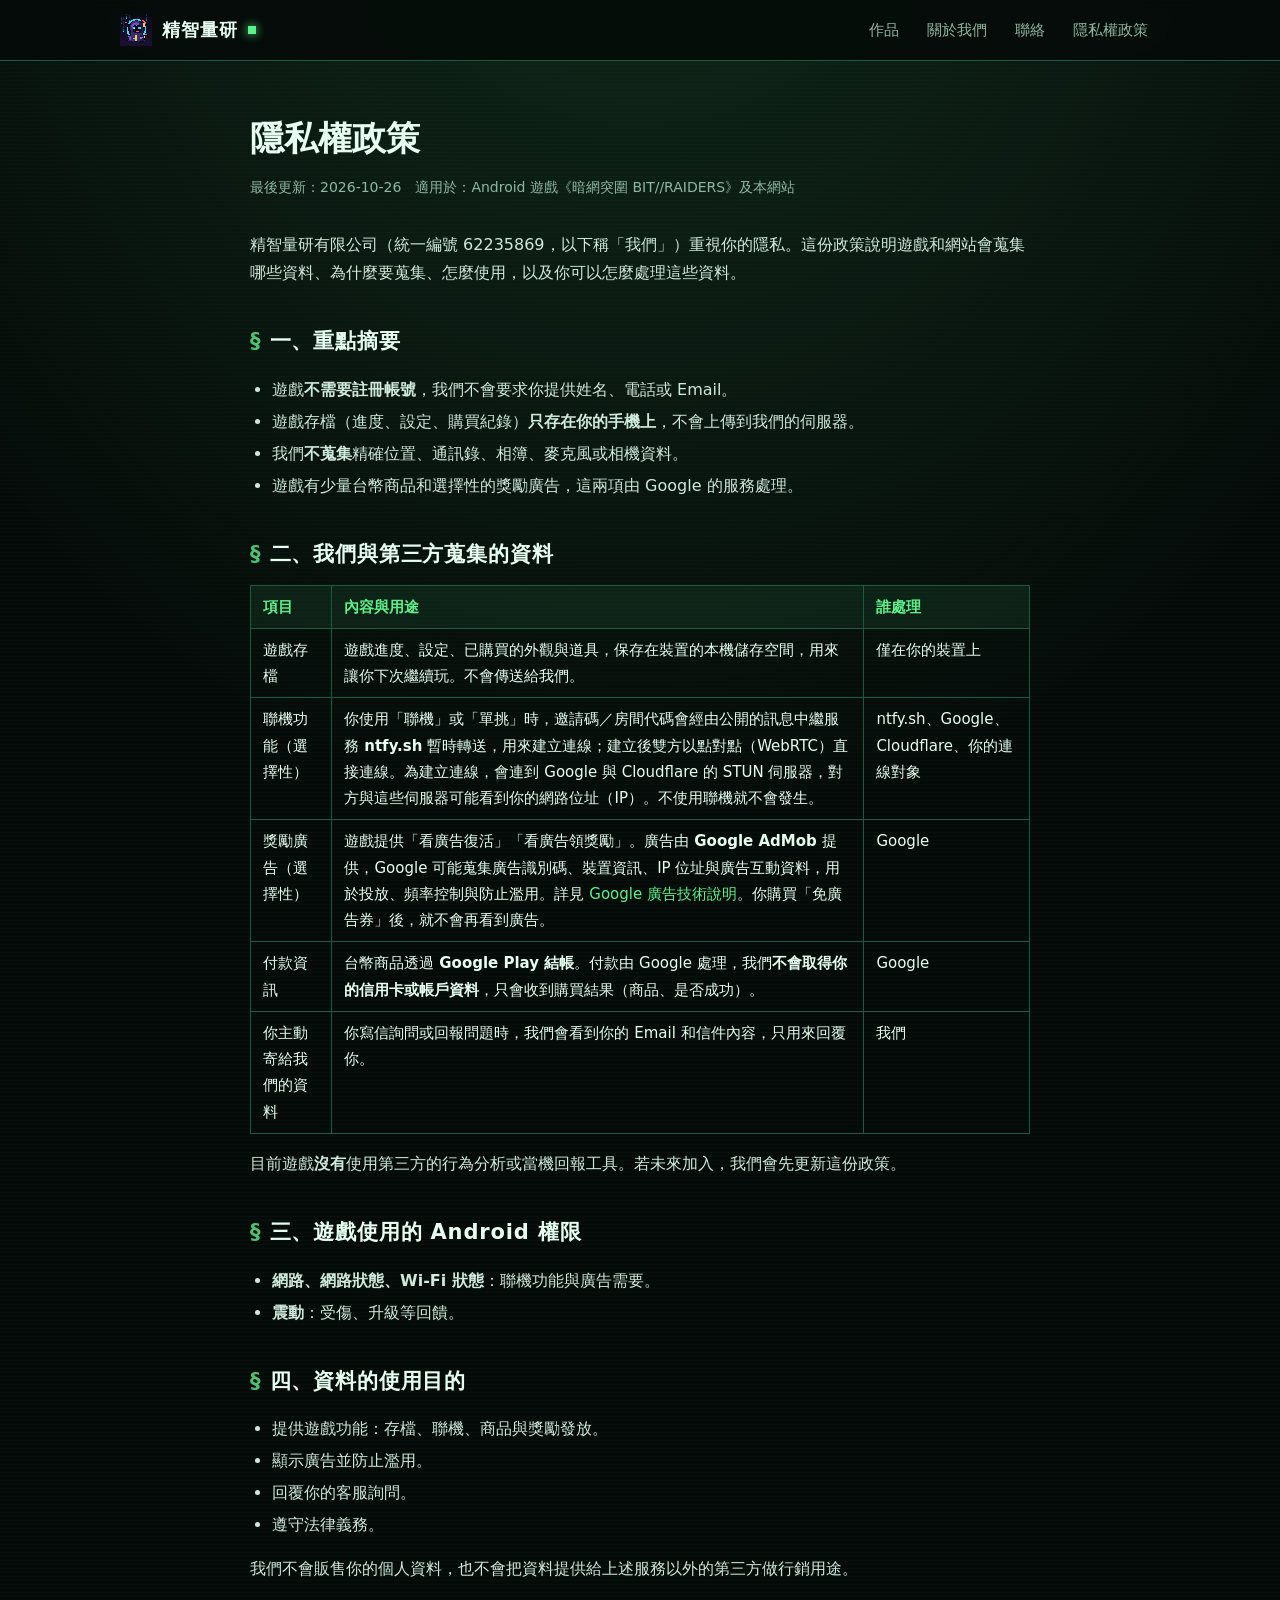
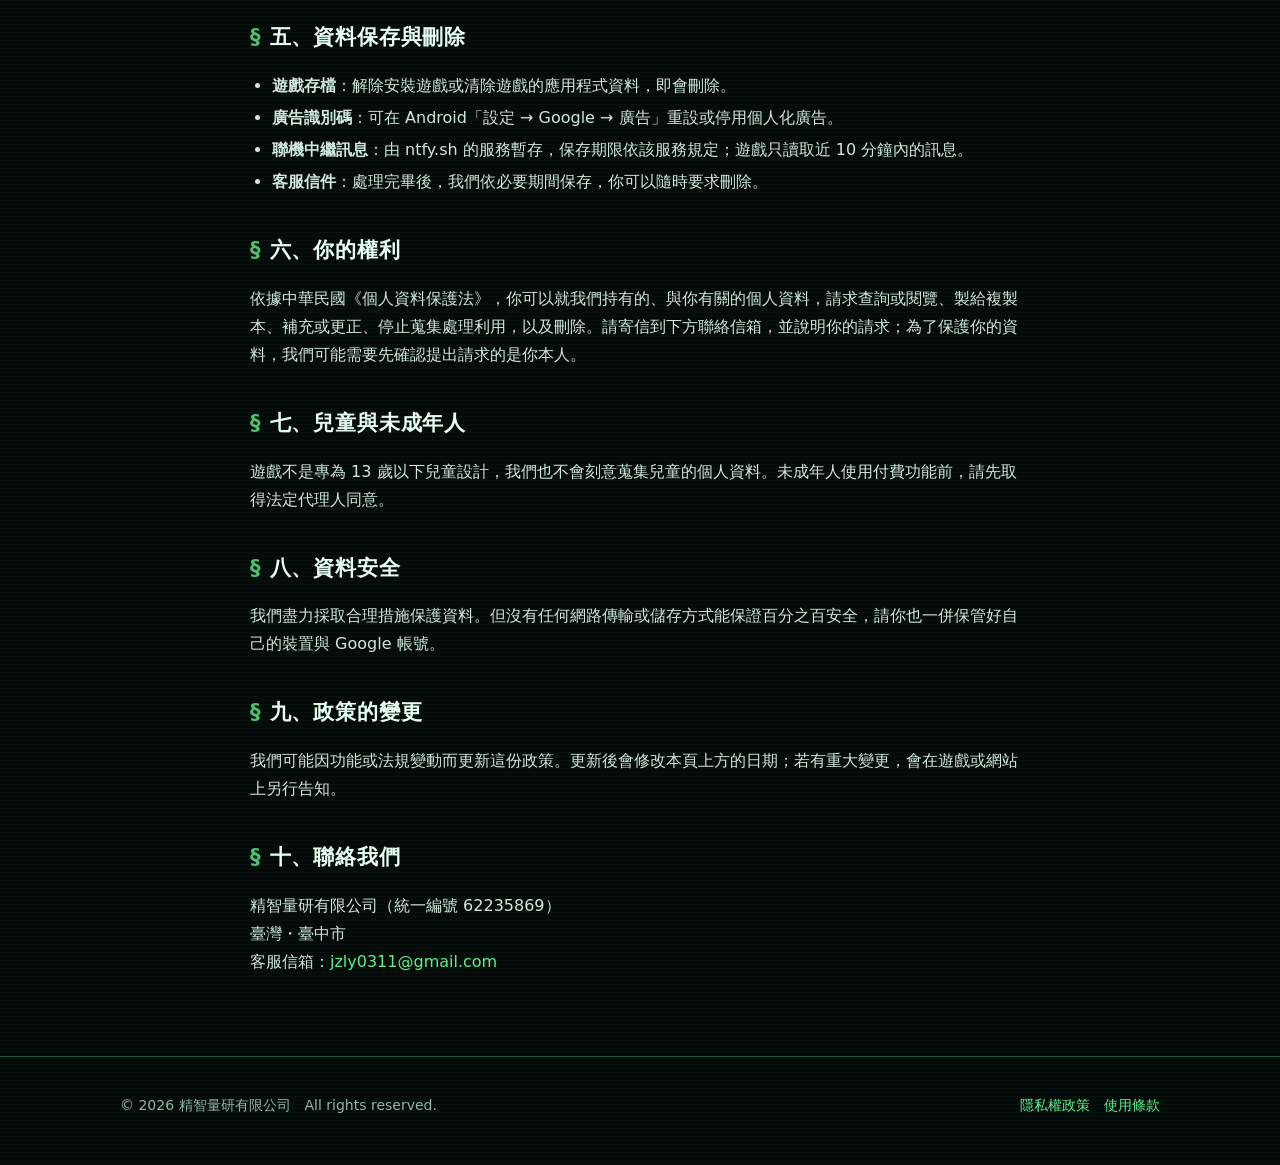
==== privacy.html @ 12653c2c "Publish company website Co-Authored-By: Claude Sonnet 5.5 <noreply@anthropic.com> Claude-Session: ht" ====
<!doctype html>
<html lang="zh-Hant">
<head>
<meta charset="utf-8">
<meta name="viewport" content="width=device-width,initial-scale=1">
<title>隱私權政策｜精智量研有限公司</title>
<meta name="description" content="《暗網突圍 BIT//RAIDERS》與精智量研有限公司網站的隱私權政策。">
<link rel="icon" href="img/icon.png">
<link rel="stylesheet" href="style.css">
<script src="config.js"></script>
</head>
<body>
<header class="top"><div class="wrap">
  <a class="brand" href="index.html"><img src="img/icon.png" alt=""><span>精智量研</span><i></i></a>
  <nav><a href="index.html#games">作品</a><a href="index.html#about">關於我們</a><a href="index.html#contact">聯絡</a><a href="privacy.html">隱私權政策</a></nav>
</div></header>
<main class="wrap doc">
<h1>隱私權政策</h1>
<p class="meta">最後更新：<span class="js-updated">2026-10-26</span>　適用於：Android 遊戲《暗網突圍 BIT//RAIDERS》及本網站</p>

<p>精智量研有限公司（統一編號 62235869，以下稱「我們」）重視你的隱私。這份政策說明遊戲和網站會蒐集哪些資料、為什麼要蒐集、怎麼使用，以及你可以怎麼處理這些資料。</p>

<h2>一、重點摘要</h2>
<ul>
  <li>遊戲<b>不需要註冊帳號</b>，我們不會要求你提供姓名、電話或 Email。</li>
  <li>遊戲存檔（進度、設定、購買紀錄）<b>只存在你的手機上</b>，不會上傳到我們的伺服器。</li>
  <li>我們<b>不蒐集</b>精確位置、通訊錄、相簿、麥克風或相機資料。</li>
  <li>遊戲有少量台幣商品和選擇性的獎勵廣告，這兩項由 Google 的服務處理。</li>
</ul>

<h2>二、我們與第三方蒐集的資料</h2>
<table>
<tr><th>項目</th><th>內容與用途</th><th>誰處理</th></tr>
<tr><td>遊戲存檔</td><td>遊戲進度、設定、已購買的外觀與道具，保存在裝置的本機儲存空間，用來讓你下次繼續玩。不會傳送給我們。</td><td>僅在你的裝置上</td></tr>
<tr><td>聯機功能（選擇性）</td><td>你使用「聯機」或「單挑」時，邀請碼／房間代碼會經由公開的訊息中繼服務 <b>ntfy.sh</b> 暫時轉送，用來建立連線；建立後雙方以點對點（WebRTC）直接連線。為建立連線，會連到 Google 與 Cloudflare 的 STUN 伺服器，對方與這些伺服器可能看到你的網路位址（IP）。不使用聯機就不會發生。</td><td>ntfy.sh、Google、Cloudflare、你的連線對象</td></tr>
<tr><td>獎勵廣告（選擇性）</td><td>遊戲提供「看廣告復活」「看廣告領獎勵」。廣告由 <b>Google AdMob</b> 提供，Google 可能蒐集廣告識別碼、裝置資訊、IP 位址與廣告互動資料，用於投放、頻率控制與防止濫用。詳見 <a href="https://policies.google.com/technologies/ads" rel="noopener">Google 廣告技術說明</a>。你購買「免廣告券」後，就不會再看到廣告。</td><td>Google</td></tr>
<tr><td>付款資訊</td><td>台幣商品透過 <b>Google Play 結帳</b>。付款由 Google 處理，我們<b>不會取得你的信用卡或帳戶資料</b>，只會收到購買結果（商品、是否成功）。</td><td>Google</td></tr>
<tr><td>你主動寄給我們的資料</td><td>你寫信詢問或回報問題時，我們會看到你的 Email 和信件內容，只用來回覆你。</td><td>我們</td></tr>
</table>
<p>目前遊戲<b>沒有</b>使用第三方的行為分析或當機回報工具。若未來加入，我們會先更新這份政策。</p>

<h2>三、遊戲使用的 Android 權限</h2>
<ul>
  <li><b>網路、網路狀態、Wi‑Fi 狀態</b>：聯機功能與廣告需要。</li>
  <li><b>震動</b>：受傷、升級等回饋。</li>
</ul>

<h2>四、資料的使用目的</h2>
<ul>
  <li>提供遊戲功能：存檔、聯機、商品與獎勵發放。</li>
  <li>顯示廣告並防止濫用。</li>
  <li>回覆你的客服詢問。</li>
  <li>遵守法律義務。</li>
</ul>
<p>我們不會販售你的個人資料，也不會把資料提供給上述服務以外的第三方做行銷用途。</p>

<h2>五、資料保存與刪除</h2>
<ul>
  <li><b>遊戲存檔</b>：解除安裝遊戲或清除遊戲的應用程式資料，即會刪除。</li>
  <li><b>廣告識別碼</b>：可在 Android「設定 → Google → 廣告」重設或停用個人化廣告。</li>
  <li><b>聯機中繼訊息</b>：由 ntfy.sh 的服務暫存，保存期限依該服務規定；遊戲只讀取近 10 分鐘內的訊息。</li>
  <li><b>客服信件</b>：處理完畢後，我們依必要期間保存，你可以隨時要求刪除。</li>
</ul>

<h2>六、你的權利</h2>
<p>依據中華民國《個人資料保護法》，你可以就我們持有的、與你有關的個人資料，請求查詢或閱覽、製給複製本、補充或更正、停止蒐集處理利用，以及刪除。請寄信到下方聯絡信箱，並說明你的請求；為了保護你的資料，我們可能需要先確認提出請求的是你本人。</p>

<h2>七、兒童與未成年人</h2>
<p>遊戲不是專為 13 歲以下兒童設計，我們也不會刻意蒐集兒童的個人資料。未成年人使用付費功能前，請先取得法定代理人同意。</p>

<h2>八、資料安全</h2>
<p>我們盡力採取合理措施保護資料。但沒有任何網路傳輸或儲存方式能保證百分之百安全，請你也一併保管好自己的裝置與 Google 帳號。</p>

<h2>九、政策的變更</h2>
<p>我們可能因功能或法規變動而更新這份政策。更新後會修改本頁上方的日期；若有重大變更，會在遊戲或網站上另行告知。</p>

<h2>十、聯絡我們</h2>
<p>精智量研有限公司（統一編號 62235869）<br>臺灣・臺中市<br>客服信箱：<span class="js-email">（客服信箱即將公布）</span></p>
</main>
<footer><div class="wrap">
  <span>© 2026 精智量研有限公司　All rights reserved.</span>
  <span><a href="privacy.html">隱私權政策</a>　<a href="terms.html">使用條款</a></span>
</div></footer>
</body>
</html>
---- style.css ----
:root{--bg:#050b09;--bg2:#0a1612;--line:#1d5a42;--g:#5cf28a;--gd:#ffc94a;--tx:#e6fff0;--dim:#8fb8a2;--r:10px}
*{box-sizing:border-box}
html{scroll-behavior:smooth}
body{margin:0;background:var(--bg);color:var(--tx);font:16px/1.75 "Noto Sans TC","PingFang TC","Microsoft JhengHei",system-ui,sans-serif;-webkit-font-smoothing:antialiased;background-image:radial-gradient(ellipse 70% 40% at 50% -10%,rgba(92,242,138,.14),transparent),repeating-linear-gradient(0deg,rgba(120,255,170,.025) 0 1px,transparent 1px 4px)}
a{color:var(--g);text-decoration:none}a:hover{text-decoration:underline}
.wrap{width:min(1040px,100% - 32px);margin:0 auto}
header.top{position:sticky;top:0;z-index:10;background:rgba(5,11,9,.88);backdrop-filter:blur(8px);border-bottom:1px solid var(--line)}
header.top .wrap{display:flex;align-items:center;gap:16px;min-height:60px}
.brand{display:flex;align-items:center;gap:10px;color:var(--tx);font-weight:700;font-size:18px;letter-spacing:.06em}.brand:hover{text-decoration:none}
.brand img{width:32px;height:32px;image-rendering:pixelated}
.brand i{width:8px;height:8px;background:var(--g);box-shadow:0 0 10px var(--g);display:inline-block;animation:bl 1.2s steps(1) infinite}
@keyframes bl{50%{opacity:.2}}
nav{margin-left:auto;display:flex;gap:4px;flex-wrap:wrap}nav a{padding:6px 12px;color:var(--dim);border-radius:6px;font-size:15px}nav a:hover{color:var(--tx);background:rgba(92,242,138,.1);text-decoration:none}
.hero{padding:72px 0 56px}.hero .tag{display:inline-block;font:13px/1 ui-monospace,Menlo,Consolas,monospace;color:var(--g);border:1px solid var(--line);padding:6px 10px;border-radius:4px;letter-spacing:.1em;margin-bottom:18px}
.hero h1{font-size:clamp(34px,6vw,60px);line-height:1.15;margin:0 0 16px;letter-spacing:.04em}.hero h1 em{font-style:normal;color:var(--g);text-shadow:0 0 24px rgba(92,242,138,.45)}
.hero p{max-width:620px;color:var(--dim);font-size:18px;margin:0 0 28px}
.btn{display:inline-flex;align-items:center;gap:8px;min-height:46px;padding:0 22px;border-radius:6px;border:1px solid var(--line);color:var(--tx);background:rgba(92,242,138,.08);font-weight:600}.btn:hover{text-decoration:none;background:rgba(92,242,138,.16)}
.btn.go{background:linear-gradient(180deg,#ffd76a,#e0a526);color:#2a1600;border-color:#ffe9a6}
section{padding:48px 0;border-top:1px solid rgba(29,90,66,.5)}
h2{font-size:26px;margin:0 0 8px;letter-spacing:.04em}h2::before{content:"> ";color:var(--g);opacity:.8}
.sub{color:var(--dim);margin:0 0 28px;max-width:640px}
.grid{display:grid;gap:16px;grid-template-columns:repeat(auto-fit,minmax(240px,1fr))}
.card{background:linear-gradient(180deg,rgba(10,28,22,.9),rgba(6,12,14,.95));border:1px solid var(--line);border-radius:var(--r);padding:20px;position:relative}
.card h3{margin:0 0 6px;font-size:18px}.card p{margin:0;color:var(--dim);font-size:15px}
.game{display:grid;gap:28px;grid-template-columns:1fr;align-items:start}
@media(min-width:820px){.game{grid-template-columns:1.1fr 1fr}}
.shots{display:grid;gap:12px}.shots img{width:100%;height:auto;border-radius:8px;border:1px solid var(--line);display:block}
.shots .two{display:grid;grid-template-columns:1fr 1fr;gap:12px}
.chips{display:flex;flex-wrap:wrap;gap:8px;margin:14px 0 20px}.chips span{font-size:13px;border:1px solid var(--line);border-radius:999px;padding:3px 12px;color:var(--dim)}
dl{display:grid;grid-template-columns:max-content 1fr;gap:8px 18px;margin:0}dt{color:var(--dim)}dd{margin:0}
footer{padding:36px 0 48px;border-top:1px solid var(--line);color:var(--dim);font-size:14px}
footer .wrap{display:flex;flex-wrap:wrap;gap:12px 28px;justify-content:space-between}
/* 文件頁（隱私權政策／使用條款） */
.doc{padding:48px 0 64px;max-width:780px}.doc h1{font-size:34px;margin:0 0 6px}.doc .meta{color:var(--dim);margin:0 0 32px;font-size:14px}
.doc h2{font-size:21px;margin:36px 0 8px}.doc h2::before{content:"§ "}.doc p,.doc li{color:#cfe9da}.doc ul{padding-left:22px}.doc li{margin:4px 0}
.doc table{width:100%;border-collapse:collapse;font-size:15px;margin:12px 0}.doc th,.doc td{border:1px solid var(--line);padding:8px 12px;text-align:left;vertical-align:top}.doc th{background:rgba(92,242,138,.08);color:var(--g);font-weight:600}
.note{border-left:3px solid var(--gd);background:rgba(255,201,74,.07);padding:10px 14px;margin:16px 0;color:#ffe9b0}
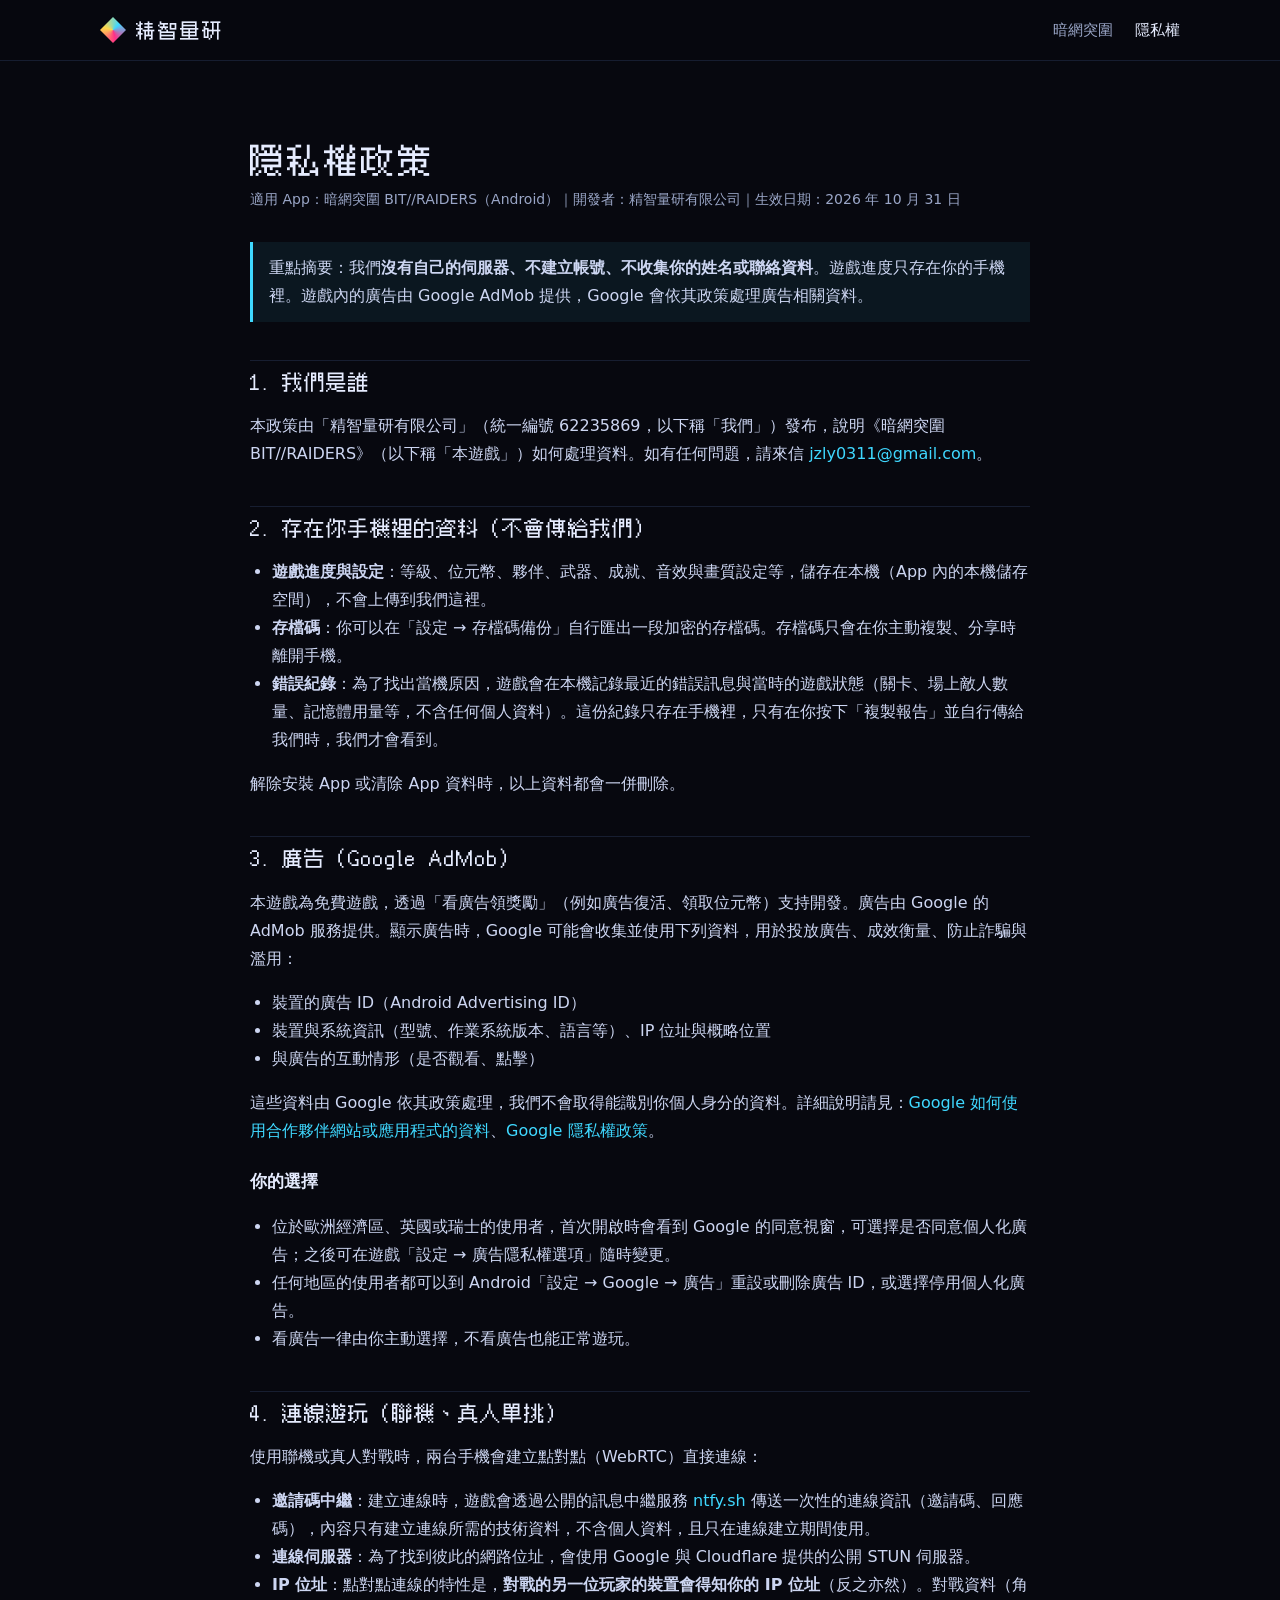
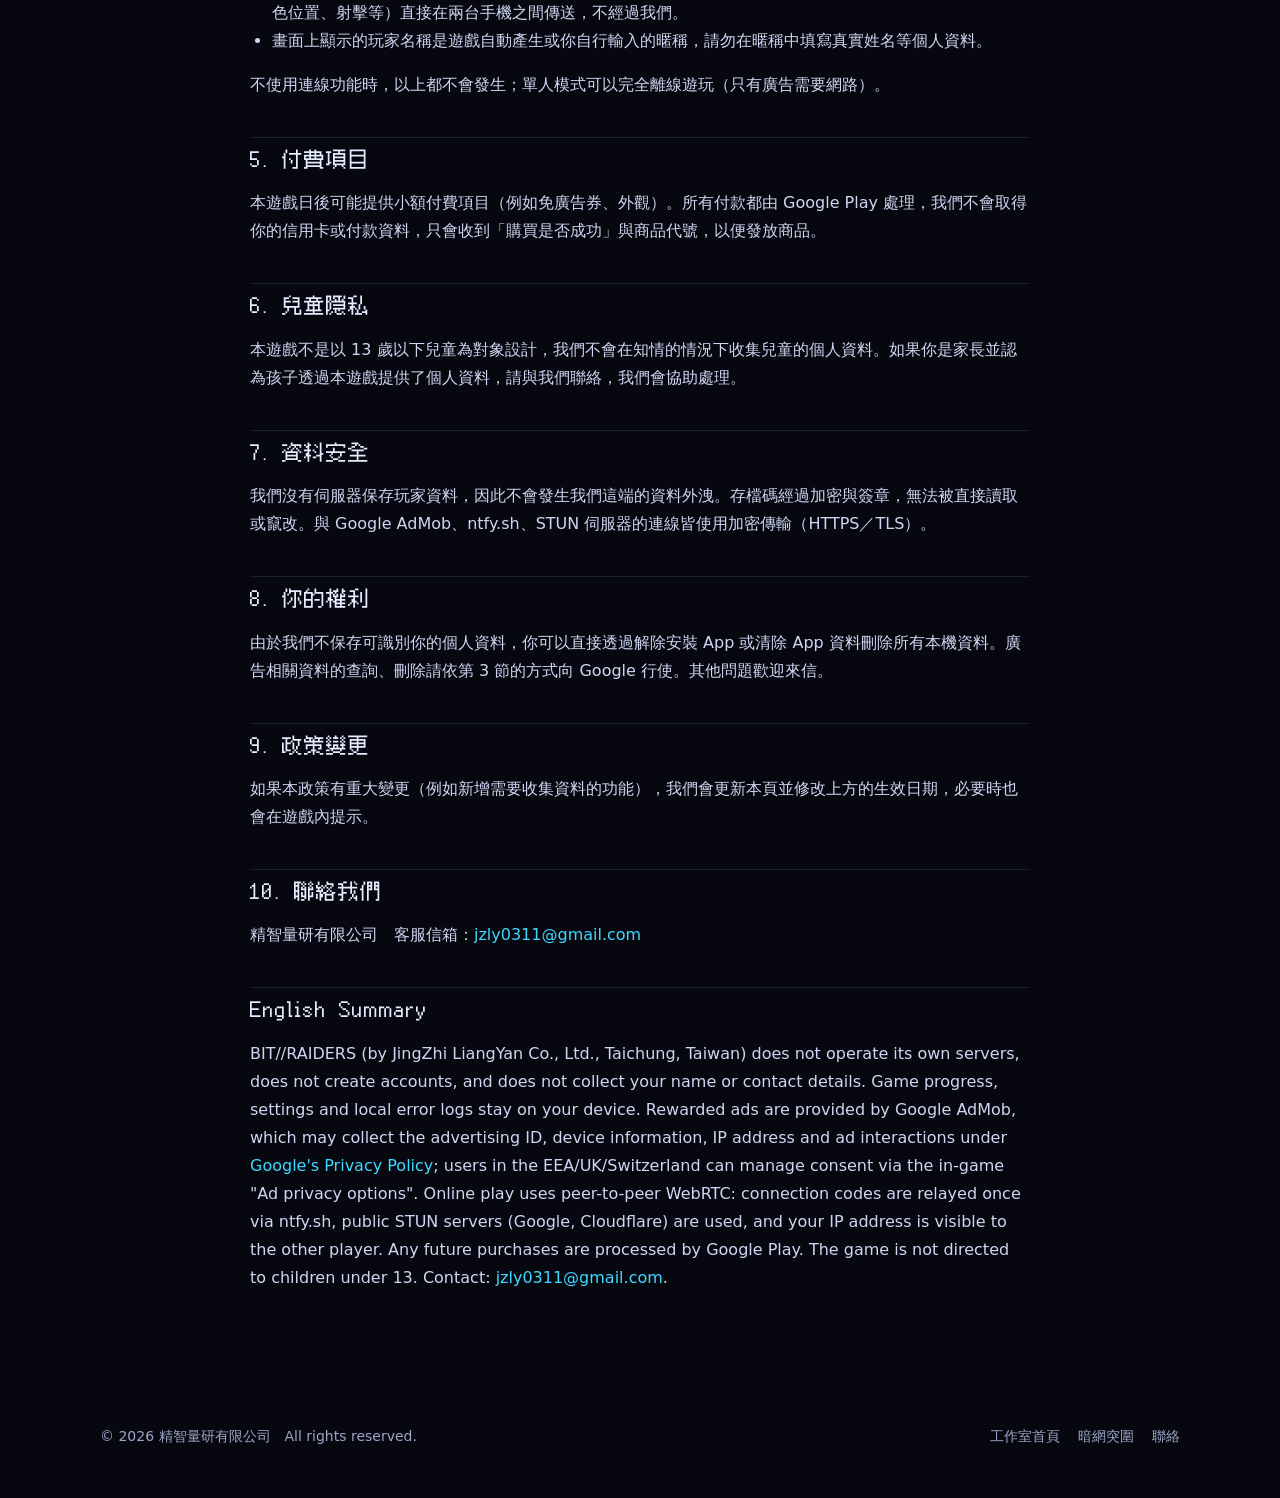
==== commit 24fac24a: "網站改版：新版首頁、暗網突圍介紹頁（宣傳片、截圖）、隱私權政策（含 AdMob、連線功能）、使用條款改用新版型、app-ads.txt Co-Authored-By: Claude Opus 5.5 " ====
--- a/privacy.html
+++ b/privacy.html
@@ -1,85 +1,86 @@
 <!doctype html>
-<html lang="zh-Hant">
+<html lang="zh-Hant-TW">
 <head>
 <meta charset="utf-8">
-<meta name="viewport" content="width=device-width,initial-scale=1">
-<title>隱私權政策｜精智量研有限公司</title>
-<meta name="description" content="《暗網突圍 BIT//RAIDERS》與精智量研有限公司網站的隱私權政策。">
-<link rel="icon" href="img/icon.png">
-<link rel="stylesheet" href="style.css">
-<script src="config.js"></script>
+<meta name="viewport" content="width=device-width, initial-scale=1">
+<title>隱私權政策｜暗網突圍｜精智量研有限公司</title>
+<meta name="description" content="《暗網突圍 BIT//RAIDERS》隱私權政策：說明遊戲收集與不收集哪些資料、廣告（Google AdMob）與連線功能如何處理資料。">
+<link rel="icon" href="assets/icon.png">
+<link rel="stylesheet" href="assets/site.css">
 </head>
 <body>
-<header class="top"><div class="wrap">
-  <a class="brand" href="index.html"><img src="img/icon.png" alt=""><span>精智量研</span><i></i></a>
-  <nav><a href="index.html#games">作品</a><a href="index.html#about">關於我們</a><a href="index.html#contact">聯絡</a><a href="privacy.html">隱私權政策</a></nav>
+<header class="nav"><div class="wrap">
+  <a class="brand" href="./"><i></i>精智量研</a>
+  <ul><li><a href="bit-raiders.html">暗網突圍</a></li><li><a class="on" href="privacy.html">隱私權</a></li></ul>
 </div></header>
-<main class="wrap doc">
-<h1>隱私權政策</h1>
-<p class="meta">最後更新：<span class="js-updated">2026-10-26</span>　適用於：Android 遊戲《暗網突圍 BIT//RAIDERS》及本網站</p>
 
-<p>精智量研有限公司（統一編號 62235869，以下稱「我們」）重視你的隱私。這份政策說明遊戲和網站會蒐集哪些資料、為什麼要蒐集、怎麼使用，以及你可以怎麼處理這些資料。</p>
+<section style="border:0"><div class="wrap doc">
+  <h1>隱私權政策</h1>
+  <div class="meta">適用 App：暗網突圍 BIT//RAIDERS（Android）｜開發者：精智量研有限公司｜生效日期：2026 年 10 月 31 日</div>
 
-<h2>一、重點摘要</h2>
-<ul>
-  <li>遊戲<b>不需要註冊帳號</b>，我們不會要求你提供姓名、電話或 Email。</li>
-  <li>遊戲存檔（進度、設定、購買紀錄）<b>只存在你的手機上</b>，不會上傳到我們的伺服器。</li>
-  <li>我們<b>不蒐集</b>精確位置、通訊錄、相簿、麥克風或相機資料。</li>
-  <li>遊戲有少量台幣商品和選擇性的獎勵廣告，這兩項由 Google 的服務處理。</li>
-</ul>
+  <div class="note">重點摘要：我們<b>沒有自己的伺服器、不建立帳號、不收集你的姓名或聯絡資料</b>。遊戲進度只存在你的手機裡。遊戲內的廣告由 Google AdMob 提供，Google 會依其政策處理廣告相關資料。</div>
 
-<h2>二、我們與第三方蒐集的資料</h2>
-<table>
-<tr><th>項目</th><th>內容與用途</th><th>誰處理</th></tr>
-<tr><td>遊戲存檔</td><td>遊戲進度、設定、已購買的外觀與道具，保存在裝置的本機儲存空間，用來讓你下次繼續玩。不會傳送給我們。</td><td>僅在你的裝置上</td></tr>
-<tr><td>聯機功能（選擇性）</td><td>你使用「聯機」或「單挑」時，邀請碼／房間代碼會經由公開的訊息中繼服務 <b>ntfy.sh</b> 暫時轉送，用來建立連線；建立後雙方以點對點（WebRTC）直接連線。為建立連線，會連到 Google 與 Cloudflare 的 STUN 伺服器，對方與這些伺服器可能看到你的網路位址（IP）。不使用聯機就不會發生。</td><td>ntfy.sh、Google、Cloudflare、你的連線對象</td></tr>
-<tr><td>獎勵廣告（選擇性）</td><td>遊戲提供「看廣告復活」「看廣告領獎勵」。廣告由 <b>Google AdMob</b> 提供，Google 可能蒐集廣告識別碼、裝置資訊、IP 位址與廣告互動資料，用於投放、頻率控制與防止濫用。詳見 <a href="https://policies.google.com/technologies/ads" rel="noopener">Google 廣告技術說明</a>。你購買「免廣告券」後，就不會再看到廣告。</td><td>Google</td></tr>
-<tr><td>付款資訊</td><td>台幣商品透過 <b>Google Play 結帳</b>。付款由 Google 處理，我們<b>不會取得你的信用卡或帳戶資料</b>，只會收到購買結果（商品、是否成功）。</td><td>Google</td></tr>
-<tr><td>你主動寄給我們的資料</td><td>你寫信詢問或回報問題時，我們會看到你的 Email 和信件內容，只用來回覆你。</td><td>我們</td></tr>
-</table>
-<p>目前遊戲<b>沒有</b>使用第三方的行為分析或當機回報工具。若未來加入，我們會先更新這份政策。</p>
+  <h2>1. 我們是誰</h2>
+  <p>本政策由「精智量研有限公司」（統一編號 62235869，以下稱「我們」）發布，說明《暗網突圍 BIT//RAIDERS》（以下稱「本遊戲」）如何處理資料。如有任何問題，請來信 <a href="mailto:jzly0311@gmail.com">jzly0311@gmail.com</a>。</p>
 
-<h2>三、遊戲使用的 Android 權限</h2>
-<ul>
-  <li><b>網路、網路狀態、Wi‑Fi 狀態</b>：聯機功能與廣告需要。</li>
-  <li><b>震動</b>：受傷、升級等回饋。</li>
-</ul>
+  <h2>2. 存在你手機裡的資料（不會傳給我們）</h2>
+  <ul>
+    <li><b>遊戲進度與設定</b>：等級、位元幣、夥伴、武器、成就、音效與畫質設定等，儲存在本機（App 內的本機儲存空間），不會上傳到我們這裡。</li>
+    <li><b>存檔碼</b>：你可以在「設定 → 存檔碼備份」自行匯出一段加密的存檔碼。存檔碼只會在你主動複製、分享時離開手機。</li>
+    <li><b>錯誤紀錄</b>：為了找出當機原因，遊戲會在本機記錄最近的錯誤訊息與當時的遊戲狀態（關卡、場上敵人數量、記憶體用量等，不含任何個人資料）。這份紀錄只存在手機裡，只有在你按下「複製報告」並自行傳給我們時，我們才會看到。</li>
+  </ul>
+  <p>解除安裝 App 或清除 App 資料時，以上資料都會一併刪除。</p>
 
-<h2>四、資料的使用目的</h2>
-<ul>
-  <li>提供遊戲功能：存檔、聯機、商品與獎勵發放。</li>
-  <li>顯示廣告並防止濫用。</li>
-  <li>回覆你的客服詢問。</li>
-  <li>遵守法律義務。</li>
-</ul>
-<p>我們不會販售你的個人資料，也不會把資料提供給上述服務以外的第三方做行銷用途。</p>
+  <h2>3. 廣告（Google AdMob）</h2>
+  <p>本遊戲為免費遊戲，透過「看廣告領獎勵」（例如廣告復活、領取位元幣）支持開發。廣告由 Google 的 AdMob 服務提供。顯示廣告時，Google 可能會收集並使用下列資料，用於投放廣告、成效衡量、防止詐騙與濫用：</p>
+  <ul>
+    <li>裝置的廣告 ID（Android Advertising ID）</li>
+    <li>裝置與系統資訊（型號、作業系統版本、語言等）、IP 位址與概略位置</li>
+    <li>與廣告的互動情形（是否觀看、點擊）</li>
+  </ul>
+  <p>這些資料由 Google 依其政策處理，我們不會取得能識別你個人身分的資料。詳細說明請見：<a href="https://policies.google.com/technologies/partner-sites" rel="noopener">Google 如何使用合作夥伴網站或應用程式的資料</a>、<a href="https://policies.google.com/privacy" rel="noopener">Google 隱私權政策</a>。</p>
+  <h3>你的選擇</h3>
+  <ul>
+    <li>位於歐洲經濟區、英國或瑞士的使用者，首次開啟時會看到 Google 的同意視窗，可選擇是否同意個人化廣告；之後可在遊戲「設定 → 廣告隱私權選項」隨時變更。</li>
+    <li>任何地區的使用者都可以到 Android「設定 → Google → 廣告」重設或刪除廣告 ID，或選擇停用個人化廣告。</li>
+    <li>看廣告一律由你主動選擇，不看廣告也能正常遊玩。</li>
+  </ul>
 
-<h2>五、資料保存與刪除</h2>
-<ul>
-  <li><b>遊戲存檔</b>：解除安裝遊戲或清除遊戲的應用程式資料，即會刪除。</li>
-  <li><b>廣告識別碼</b>：可在 Android「設定 → Google → 廣告」重設或停用個人化廣告。</li>
-  <li><b>聯機中繼訊息</b>：由 ntfy.sh 的服務暫存，保存期限依該服務規定；遊戲只讀取近 10 分鐘內的訊息。</li>
-  <li><b>客服信件</b>：處理完畢後，我們依必要期間保存，你可以隨時要求刪除。</li>
-</ul>
+  <h2>4. 連線遊玩（聯機、真人單挑）</h2>
+  <p>使用聯機或真人對戰時，兩台手機會建立點對點（WebRTC）直接連線：</p>
+  <ul>
+    <li><b>邀請碼中繼</b>：建立連線時，遊戲會透過公開的訊息中繼服務 <a href="https://ntfy.sh/" rel="noopener">ntfy.sh</a> 傳送一次性的連線資訊（邀請碼、回應碼），內容只有建立連線所需的技術資料，不含個人資料，且只在連線建立期間使用。</li>
+    <li><b>連線伺服器</b>：為了找到彼此的網路位址，會使用 Google 與 Cloudflare 提供的公開 STUN 伺服器。</li>
+    <li><b>IP 位址</b>：點對點連線的特性是，<b>對戰的另一位玩家的裝置會得知你的 IP 位址</b>（反之亦然）。對戰資料（角色位置、射擊等）直接在兩台手機之間傳送，不經過我們。</li>
+    <li>畫面上顯示的玩家名稱是遊戲自動產生或你自行輸入的暱稱，請勿在暱稱中填寫真實姓名等個人資料。</li>
+  </ul>
+  <p>不使用連線功能時，以上都不會發生；單人模式可以完全離線遊玩（只有廣告需要網路）。</p>
 
-<h2>六、你的權利</h2>
-<p>依據中華民國《個人資料保護法》，你可以就我們持有的、與你有關的個人資料，請求查詢或閱覽、製給複製本、補充或更正、停止蒐集處理利用，以及刪除。請寄信到下方聯絡信箱，並說明你的請求；為了保護你的資料，我們可能需要先確認提出請求的是你本人。</p>
+  <h2>5. 付費項目</h2>
+  <p>本遊戲日後可能提供小額付費項目（例如免廣告券、外觀）。所有付款都由 Google Play 處理，我們不會取得你的信用卡或付款資料，只會收到「購買是否成功」與商品代號，以便發放商品。</p>
 
-<h2>七、兒童與未成年人</h2>
-<p>遊戲不是專為 13 歲以下兒童設計，我們也不會刻意蒐集兒童的個人資料。未成年人使用付費功能前，請先取得法定代理人同意。</p>
+  <h2>6. 兒童隱私</h2>
+  <p>本遊戲不是以 13 歲以下兒童為對象設計，我們不會在知情的情況下收集兒童的個人資料。如果你是家長並認為孩子透過本遊戲提供了個人資料，請與我們聯絡，我們會協助處理。</p>
 
-<h2>八、資料安全</h2>
-<p>我們盡力採取合理措施保護資料。但沒有任何網路傳輸或儲存方式能保證百分之百安全，請你也一併保管好自己的裝置與 Google 帳號。</p>
+  <h2>7. 資料安全</h2>
+  <p>我們沒有伺服器保存玩家資料，因此不會發生我們這端的資料外洩。存檔碼經過加密與簽章，無法被直接讀取或竄改。與 Google AdMob、ntfy.sh、STUN 伺服器的連線皆使用加密傳輸（HTTPS／TLS）。</p>
 
-<h2>九、政策的變更</h2>
-<p>我們可能因功能或法規變動而更新這份政策。更新後會修改本頁上方的日期；若有重大變更，會在遊戲或網站上另行告知。</p>
+  <h2>8. 你的權利</h2>
+  <p>由於我們不保存可識別你的個人資料，你可以直接透過解除安裝 App 或清除 App 資料刪除所有本機資料。廣告相關資料的查詢、刪除請依第 3 節的方式向 Google 行使。其他問題歡迎來信。</p>
 
-<h2>十、聯絡我們</h2>
-<p>精智量研有限公司（統一編號 62235869）<br>臺灣・臺中市<br>客服信箱：<span class="js-email">（客服信箱即將公布）</span></p>
-</main>
+  <h2>9. 政策變更</h2>
+  <p>如果本政策有重大變更（例如新增需要收集資料的功能），我們會更新本頁並修改上方的生效日期，必要時也會在遊戲內提示。</p>
+
+  <h2>10. 聯絡我們</h2>
+  <p>精智量研有限公司　客服信箱：<a href="mailto:jzly0311@gmail.com">jzly0311@gmail.com</a></p>
+
+  <h2>English Summary</h2>
+  <p>BIT//RAIDERS (by JingZhi LiangYan Co., Ltd., Taichung, Taiwan) does not operate its own servers, does not create accounts, and does not collect your name or contact details. Game progress, settings and local error logs stay on your device. Rewarded ads are provided by Google AdMob, which may collect the advertising ID, device information, IP address and ad interactions under <a href="https://policies.google.com/privacy" rel="noopener">Google's Privacy Policy</a>; users in the EEA/UK/Switzerland can manage consent via the in-game "Ad privacy options". Online play uses peer-to-peer WebRTC: connection codes are relayed once via ntfy.sh, public STUN servers (Google, Cloudflare) are used, and your IP address is visible to the other player. Any future purchases are processed by Google Play. The game is not directed to children under 13. Contact: <a href="mailto:jzly0311@gmail.com">jzly0311@gmail.com</a>.</p>
+</div></section>
+
 <footer><div class="wrap">
-  <span>© 2026 精智量研有限公司　All rights reserved.</span>
-  <span><a href="privacy.html">隱私權政策</a>　<a href="terms.html">使用條款</a></span>
+  <div>© 2026 精智量研有限公司　All rights reserved.</div>
+  <nav><a href="./">工作室首頁</a><a href="bit-raiders.html">暗網突圍</a><a href="mailto:jzly0311@gmail.com">聯絡</a></nav>
 </div></footer>
 </body>
 </html>
--- a/assets/site.css
+++ b/assets/site.css
@@ -0,0 +1,107 @@
+/* 精智量研 官方網站：共用樣式（深色霓虹，與遊戲美術一致；手機優先） */
+@font-face { font-family: "FusionPixel"; src: url("fusion-pixel-12px-tc.woff2") format("woff2"); font-display: swap; }
+:root {
+  --bg: #07080f; --bg2: #0d1020; --panel: #111528; --line: rgba(120, 160, 255, .14);
+  --text: #e6ecff; --dim: #9aa6c7; --cy: #3fd8ff; --mg: #ff2e88; --gold: #ffd84a; --gr: #38ff9c;
+  --pixel: "FusionPixel", "Noto Sans TC", system-ui, sans-serif;
+  --sans: "Noto Sans TC", "PingFang TC", "Microsoft JhengHei", system-ui, -apple-system, sans-serif;
+  --wrap: 1120px;
+}
+* { box-sizing: border-box; }
+html { scroll-behavior: smooth; }
+body { margin: 0; background: var(--bg); color: var(--text); font: 16px/1.75 var(--sans); -webkit-font-smoothing: antialiased; }
+a { color: var(--cy); text-decoration: none; } a:hover { text-decoration: underline; }
+img, video { max-width: 100%; display: block; }
+.wrap { max-width: var(--wrap); margin: 0 auto; padding: 0 20px; }
+
+/* 頂欄 */
+.nav { position: sticky; top: 0; z-index: 50; background: rgba(7, 8, 15, .82); backdrop-filter: blur(10px); border-bottom: 1px solid var(--line); }
+.nav .wrap { display: flex; align-items: center; justify-content: space-between; height: 60px; gap: 16px; }
+.brand { display: flex; align-items: center; gap: 10px; color: var(--text); font: 20px/1 var(--pixel); letter-spacing: 2px; }
+.brand:hover { text-decoration: none; }
+.brand i { width: 26px; height: 26px; background: conic-gradient(from 45deg, var(--cy), var(--mg), var(--gold), var(--cy)); clip-path: polygon(50% 0, 100% 50%, 50% 100%, 0 50%); box-shadow: 0 0 18px rgba(63, 216, 255, .5); }
+.nav ul { display: flex; gap: 22px; list-style: none; margin: 0; padding: 0; font-size: 15px; }
+.nav ul a { color: var(--dim); } .nav ul a:hover, .nav ul a.on { color: var(--text); text-decoration: none; }
+
+/* 首屏 */
+.hero { position: relative; overflow: hidden; padding: 110px 0 96px; border-bottom: 1px solid var(--line); }
+.hero::before { content: ""; position: absolute; inset: -40%; background: radial-gradient(ellipse at 30% 30%, rgba(63, 216, 255, .18), transparent 45%), radial-gradient(ellipse at 75% 60%, rgba(255, 46, 136, .16), transparent 45%); pointer-events: none; }
+.hero::after { content: ""; position: absolute; inset: 0; background: linear-gradient(rgba(63, 216, 255, .05) 1px, transparent 1px) 0 0/32px 32px, linear-gradient(90deg, rgba(63, 216, 255, .05) 1px, transparent 1px) 0 0/32px 32px; mask-image: linear-gradient(transparent, #000 30%, #000 70%, transparent); pointer-events: none; }
+.hero .wrap { position: relative; z-index: 1; }
+.kicker { display: inline-block; font: 13px/1 var(--pixel); letter-spacing: 4px; color: #05040b; background: var(--cy); padding: 5px 10px 4px; }
+.hero h1 { margin: 18px 0 10px; font: clamp(44px, 9vw, 92px)/1.05 var(--pixel); letter-spacing: 6px; text-shadow: -3px 0 0 var(--mg), 3px 0 0 var(--cy), 0 0 34px rgba(63, 216, 255, .35); }
+.hero .en { font: 15px/1 var(--pixel); letter-spacing: 8px; color: var(--cy); }
+.hero p.lead { max-width: 640px; margin: 22px 0 0; font-size: 18px; color: #c8d2f0; }
+.btns { display: flex; flex-wrap: wrap; gap: 12px; margin-top: 30px; }
+.btn { display: inline-flex; align-items: center; gap: 8px; padding: 11px 22px; font: 16px/1 var(--pixel); letter-spacing: 2px; color: var(--text); border: 1px solid rgba(63, 216, 255, .5); background: rgba(63, 216, 255, .08); }
+.btn:hover { text-decoration: none; background: rgba(63, 216, 255, .18); }
+.btn.gold { color: #05040b; border-color: transparent; background: linear-gradient(90deg, var(--gold), #ff9a3a); box-shadow: 0 0 22px rgba(255, 200, 74, .35); }
+.btn.gold:hover { filter: brightness(1.08); }
+.btn.off { opacity: .6; pointer-events: none; }
+
+/* 區塊 */
+section { padding: 76px 0; border-bottom: 1px solid var(--line); }
+h2 { margin: 0 0 8px; font: 30px/1.3 var(--pixel); letter-spacing: 3px; }
+h2 small { display: block; font: 12px/1.6 var(--pixel); letter-spacing: 5px; color: var(--cy); }
+.sub { color: var(--dim); margin: 0 0 30px; }
+.grid3 { display: grid; grid-template-columns: repeat(3, 1fr); gap: 18px; }
+.card { background: var(--panel); border: 1px solid var(--line); padding: 22px; }
+.card h3 { margin: 0 0 6px; font: 18px/1.4 var(--pixel); letter-spacing: 1px; }
+.card p { margin: 0; color: var(--dim); font-size: 15px; }
+.card .ic { font: 22px/1 var(--pixel); color: var(--cy); margin-bottom: 10px; }
+
+/* 遊戲卡 */
+.game { display: grid; grid-template-columns: 1.25fr 1fr; gap: 0; background: var(--panel); border: 1px solid var(--line); overflow: hidden; }
+.game .art { position: relative; min-height: 280px; background: #000 center/cover; }
+.game .art img { width: 100%; height: 100%; object-fit: cover; }
+.game .info { padding: 28px; }
+.game .tag { display: inline-block; font: 12px/1 var(--pixel); letter-spacing: 2px; padding: 4px 8px 3px; margin: 0 6px 6px 0; border: 1px solid rgba(63, 216, 255, .45); color: #bfefff; }
+.game h3 { margin: 6px 0 2px; font: 30px/1.2 var(--pixel); letter-spacing: 3px; }
+.game .en { font: 13px/1 var(--pixel); letter-spacing: 6px; color: var(--cy); }
+.game p { color: #c3cdea; }
+
+/* 遊戲頁 */
+.gh { display: grid; grid-template-columns: 120px 1fr; gap: 24px; align-items: center; }
+.gh img.icon { width: 120px; height: 120px; image-rendering: pixelated; border-radius: 22px; box-shadow: 0 0 0 1px var(--line), 0 12px 40px rgba(63, 216, 255, .25); }
+.video { position: relative; border: 1px solid var(--line); background: #000; aspect-ratio: 16 / 9; }
+.video video { width: 100%; height: 100%; }
+.shots { display: grid; grid-template-columns: repeat(2, 1fr); gap: 14px; }
+.shots figure { margin: 0; background: var(--panel); border: 1px solid var(--line); }
+.shots img { width: 100%; aspect-ratio: 16 / 9; object-fit: cover; }
+.shots figcaption { padding: 10px 14px; font-size: 14px; color: var(--dim); }
+.shots figcaption b { color: var(--text); font: 15px/1.4 var(--pixel); letter-spacing: 1px; margin-right: 6px; }
+.feat { display: grid; grid-template-columns: repeat(2, 1fr); gap: 14px; }
+
+/* 文件頁（隱私權政策） */
+.doc { max-width: 820px; }
+.doc h1 { font: 34px/1.3 var(--pixel); letter-spacing: 3px; margin: 0 0 6px; }
+.doc .meta { color: var(--dim); font-size: 14px; margin-bottom: 30px; }
+.doc h2 { font: 21px/1.4 var(--pixel); letter-spacing: 1px; margin: 38px 0 10px; padding-top: 6px; border-top: 1px solid var(--line); }
+.doc h3 { font-size: 17px; margin: 22px 0 6px; }
+.doc p, .doc li { color: #cdd6f2; }
+.doc ul { padding-left: 22px; }
+.doc table { width: 100%; border-collapse: collapse; font-size: 14px; margin: 10px 0; }
+.doc th, .doc td { border: 1px solid var(--line); padding: 8px 10px; text-align: left; vertical-align: top; }
+.doc th { background: var(--panel); color: var(--text); }
+.note { background: rgba(63, 216, 255, .07); border-left: 3px solid var(--cy); padding: 12px 16px; margin: 16px 0; color: #cdd6f2; }
+
+/* 頁尾 */
+footer { padding: 40px 0 50px; color: var(--dim); font-size: 14px; }
+footer .wrap { display: flex; flex-wrap: wrap; justify-content: space-between; gap: 14px; }
+footer a { color: var(--dim); } footer a:hover { color: var(--text); }
+footer nav { display: flex; gap: 18px; flex-wrap: wrap; }
+
+@media (max-width: 860px) {
+  .grid3, .feat { grid-template-columns: 1fr; }
+  .game { grid-template-columns: 1fr; }
+  .game .art { min-height: 200px; }
+  .shots { grid-template-columns: 1fr; }
+  .hero { padding: 72px 0 64px; }
+  section { padding: 56px 0; }
+}
+@media (max-width: 560px) {
+  .nav ul { gap: 14px; font-size: 14px; }
+  .nav ul li.hide-s { display: none; }
+  .gh { grid-template-columns: 84px 1fr; gap: 16px; }
+  .gh img.icon { width: 84px; height: 84px; border-radius: 16px; }
+}
